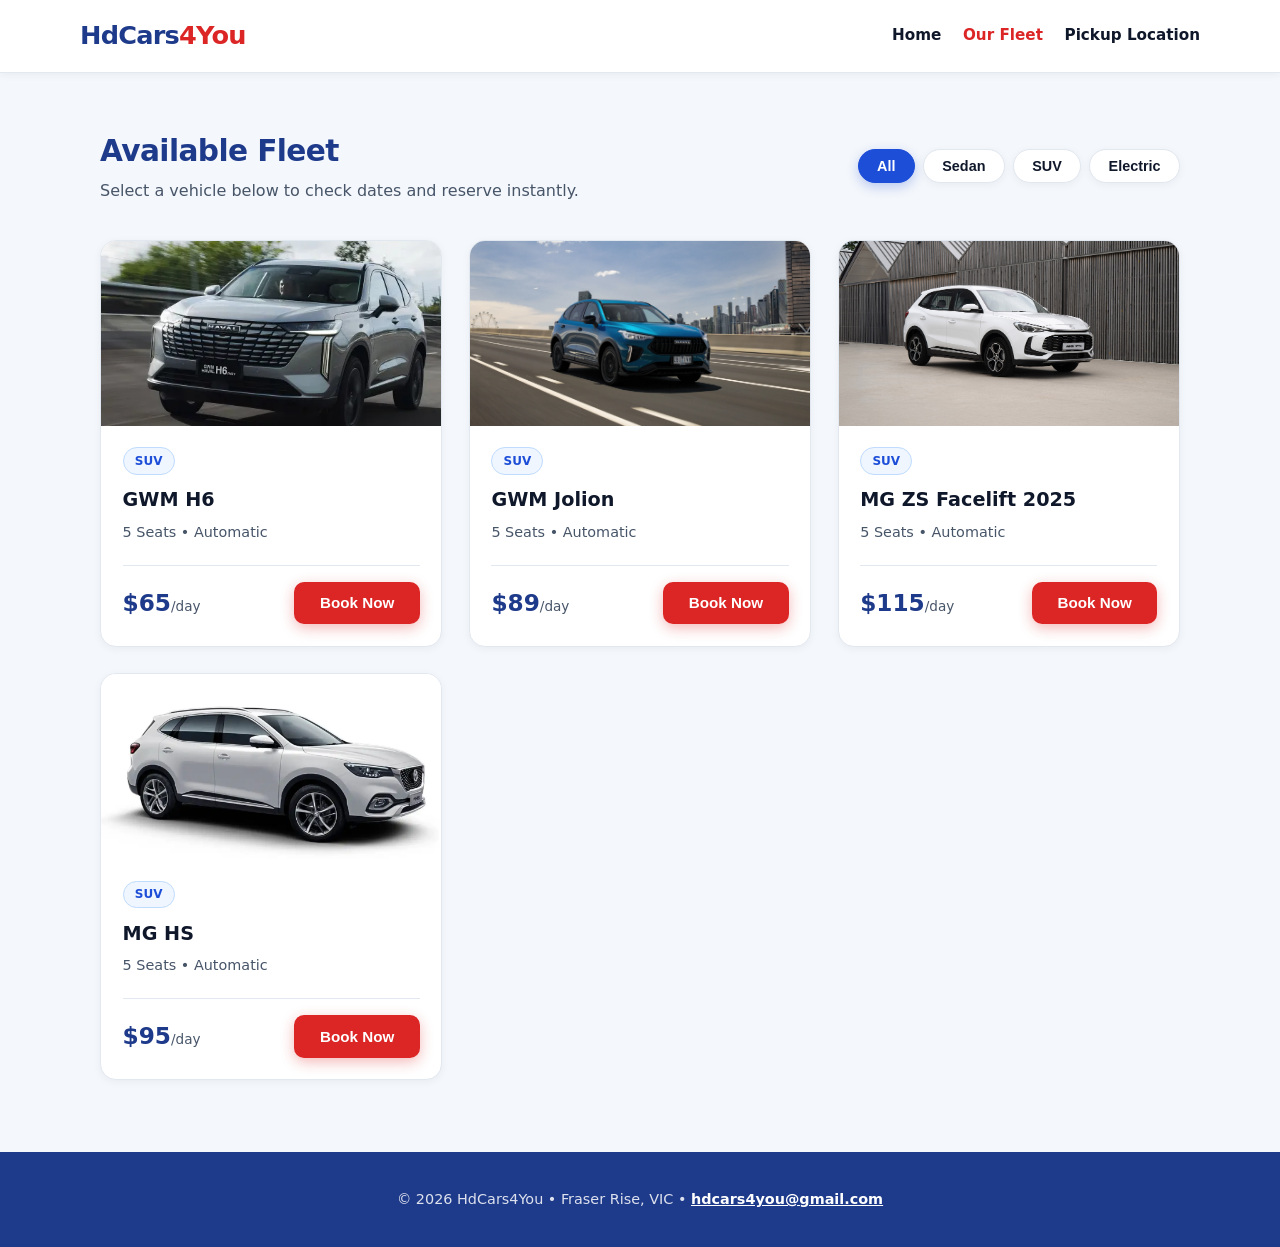
==== fleet.html @ 9a436e88 "Add files via upload" ====
<!DOCTYPE html>
<html lang="en">
<head>
  <meta charset="UTF-8" />
  <meta name="viewport" content="width=device-width, initial-scale=1.0" />
  <title>Our Fleet | HdCars4You Fraser Rise</title>
  <link rel="stylesheet" href="style.css" />
</head>
<body>
  <header class="navbar">
    <div class="container nav-content">
      <a href="index.html" class="brand-name">HdCars<span>4You</span></a>
      <nav>
        <a href="index.html">Home</a>
        <a href="fleet.html" class="active-link">Our Fleet</a>
        <a href="index.html#location">Pickup Location</a>
      </nav>
    </div>
  </header>

  <main class="container">
    <section id="fleet" class="fleet-section">
      <div class="section-header">
        <div>
          <h2>Available Fleet</h2>
          <p class="muted-text">Select a vehicle below to check dates and reserve instantly.</p>
        </div>
        <div class="filters">
          <button class="filter-btn active" data-category="all">All</button>
          <button class="filter-btn" data-category="Sedan">Sedan</button>
          <button class="filter-btn" data-category="SUV">SUV</button>
          <button class="filter-btn" data-category="Electric">Electric</button>
        </div>
      </div>

      <div id="car-grid" class="car-grid"></div>
    </section>
  </main>

  <!-- Booking Modal -->
  <div id="booking-modal" class="modal hidden">
    <div class="modal-content">
      <button id="close-modal" class="close-btn" aria-label="Close modal">&times;</button>
      <h2 id="modal-car-title">Book Vehicle</h2>
      <p id="modal-car-rate" class="rate-tag"></p>

      <form id="booking-form" action="https://api.web3forms.com/submit" method="POST">
        <input type="hidden" name="access_key" value="e6384167-09b6-4e85-819d-a9efb721b571" />
        <input type="hidden" name="redirect" value="https://github.io" />
        <input type="hidden" name="subject" value="New HdCars4You Booking Request" />
        <input type="hidden" id="hidden-car-details" name="Vehicle_and_Total" />


        <label>
          Full Name
          <input type="text" id="customer-name" name="Customer_Name" required placeholder="Alex Taylor" />
        </label>
        <label>
          Email Address
          <input type="email" id="customer-email" name="email" required placeholder="alex@example.com" />
        </label>
        <label>
          Phone Number
          <input type="tel" id="customer-phone" name="Phone_Number" required placeholder="0400 000 000" />
        </label>
        <label>
          Pickup Location
          <select id="pickup-location" name="Pickup_Location" required>
            <option value="Fraser Rise Depot (VIC 3336)">Fraser Rise Depot (VIC 3336)</option>
            <option value="Fraser Rise Local Delivery">Fraser Rise Local Delivery</option>
          </select>
        </label>
        <div class="date-row">
          <label>
            Pickup Date
            <input type="date" id="pickup-date" name="Pickup_Date" required />
          </label>
          <label>
            Return Date
            <input type="date" id="return-date" name="Return_Date" required />
          </label>
        </div>

        <div class="price-summary">
          <span>Estimated Total:</span>
          <strong id="total-price">$0</strong>
        </div>

        <button type="submit" id="submit-btn" class="btn-primary full-width">Confirm Reservation</button>
      </form>
    </div>
  </div>

  <footer class="footer">
    <p>&copy; 2026 HdCars4You &bull; Fraser Rise, VIC &bull; <a href="mailto:hdcars4you@gmail.com">hdcars4you@gmail.com</a></p>
  </footer>

  <script src="script.js"></script>
</body>
</html>
---- style.css ----
:root {
  --blue: #1d4ed8;
  --blue-dark: #1e3a8a;
  --blue-light: #eff6ff;
  --blue-border: #bfdbfe;
  --red: #dc2626;
  --red-hover: #b91c1c;
  --red-light: #fef2f2;
  --bg: #f4f7fb;
  --surface: #ffffff;
  --text: #0f172a;
  --muted: #475569;
  --border: #e2e8f0;
  --shadow-sm: 0 2px 8px rgba(15, 23, 42, 0.05);
  --shadow-md: 0 12px 28px rgba(29, 78, 216, 0.1);
}

* {
  box-sizing: border-box;
  margin: 0;
  padding: 0;
}

html {
  scroll-behavior: smooth;
}

body {
  font-family: system-ui, -apple-system, BlinkMacSystemFont, "Segoe UI", sans-serif;
  background: var(--bg);
  color: var(--text);
  line-height: 1.55;
}

.container {
  max-width: 1120px;
  margin: 0 auto;
  padding: 0 1.25rem;
}

/* Navbar */
.navbar {
  background: rgba(255, 255, 255, 0.96);
  backdrop-filter: blur(10px);
  border-bottom: 1px solid var(--border);
  position: sticky;
  top: 0;
  z-index: 10;
  box-shadow: var(--shadow-sm);
}

.nav-content {
  display: flex;
  justify-content: space-between;
  align-items: center;
  min-height: 72px;
  padding: 0.5rem 0;
  gap: 1rem;
}

.brand-name {
  font-size: 1.6rem;
  font-weight: 900;
  text-decoration: none;
  color: var(--blue-dark);
  letter-spacing: -0.03em;
  white-space: nowrap;
}

.brand-name span {
  color: var(--red);
}

nav {
  display: flex;
  align-items: center;
  gap: 1.35rem;
}

nav a {
  text-decoration: none;
  color: var(--text);
  font-weight: 600;
  font-size: 0.95rem;
  transition: color 0.2s;
  white-space: nowrap;
}

nav a:hover,
nav a.active-link {
  color: var(--red);
}

/* Hero Banner */
.hero {
  background: linear-gradient(135deg, #1e3a8a 0%, #2563eb 55%, #dc2626 100%);
  color: #ffffff;
  padding: 5.5rem 0;
  text-align: center;
  position: relative;
  overflow: hidden;
}

.hero::after {
  content: "";
  position: absolute;
  inset: 0;
  background: radial-gradient(circle at 80% 20%, rgba(255, 255, 255, 0.14), transparent 50%);
  pointer-events: none;
}

.hero-tag {
  display: inline-block;
  color: #ffffff;
  background: rgba(255, 255, 255, 0.18);
  border: 1px solid rgba(255, 255, 255, 0.35);
  padding: 0.3rem 1rem;
  border-radius: 999px;
  font-size: 0.8rem;
  font-weight: 700;
  letter-spacing: 0.06em;
  text-transform: uppercase;
  margin-bottom: 1.1rem;
}

.hero h1 {
  font-size: 2.85rem;
  font-weight: 900;
  letter-spacing: -0.02em;
  margin-bottom: 0.85rem;
  text-shadow: 0 2px 12px rgba(0, 0, 0, 0.15);
}

.hero p {
  max-width: 580px;
  margin: 0 auto 2rem;
  color: rgba(255, 255, 255, 0.92);
  font-size: 1.1rem;
}

/* Buttons */
.btn-primary {
  display: inline-block;
  background: var(--red);
  color: #ffffff;
  padding: 0.8rem 1.6rem;
  border: none;
  border-radius: 10px;
  font-weight: 700;
  font-size: 0.95rem;
  text-decoration: none;
  cursor: pointer;
  box-shadow: 0 4px 14px rgba(220, 38, 38, 0.32);
  transition: transform 0.18s, background 0.2s, box-shadow 0.2s;
}

.btn-primary:hover {
  background: var(--red-hover);
  transform: translateY(-2px);
  box-shadow: 0 6px 18px rgba(220, 38, 38, 0.42);
}

.btn-primary:disabled {
  opacity: 0.65;
  cursor: not-allowed;
  transform: none;
}

.btn-outline {
  display: inline-block;
  background: var(--surface);
  color: var(--blue-dark);
  border: 2px solid var(--blue);
  padding: 0.72rem 1.4rem;
  border-radius: 10px;
  font-weight: 700;
  font-size: 0.95rem;
  text-decoration: none;
  transition: background 0.2s, color 0.2s;
}

.btn-outline:hover {
  background: var(--blue);
  color: #ffffff;
}

.hero .btn-primary {
  background: #ffffff;
  color: var(--blue-dark);
  box-shadow: 0 6px 20px rgba(0, 0, 0, 0.18);
}

.hero .btn-primary:hover {
  background: #f8fafc;
  color: var(--red);
}

.full-width {
  width: 100%;
  margin-top: 1rem;
}

/* Fleet Section */
.fleet-section {
  padding: 3.5rem 0 4.5rem;
}

.section-header {
  display: flex;
  flex-wrap: wrap;
  justify-content: space-between;
  align-items: center;
  gap: 1rem;
  margin-bottom: 2.25rem;
}

.section-header h2,
.steps-section h2,
.faq-section h2,
.terms-section h2,
.location-info h2 {
  font-size: 1.85rem;
  font-weight: 800;
  color: var(--blue-dark);
  letter-spacing: -0.02em;
}

.filters {
  display: flex;
  flex-wrap: wrap;
  gap: 0.5rem;
}

.filter-btn {
  padding: 0.5rem 1.15rem;
  border: 1px solid var(--border);
  background: var(--surface);
  color: var(--text);
  border-radius: 999px;
  cursor: pointer;
  font-weight: 600;
  font-size: 0.9rem;
  box-shadow: var(--shadow-sm);
  transition: all 0.2s;
}

.filter-btn:hover {
  border-color: var(--blue);
  color: var(--blue);
}

.filter-btn.active {
  background: var(--blue);
  color: #ffffff;
  border-color: var(--blue);
  box-shadow: 0 4px 12px rgba(29, 78, 216, 0.28);
}

.car-grid {
  display: grid;
  grid-template-columns: repeat(auto-fill, minmax(260px, 1fr));
  gap: 1.65rem;
}

.car-card {
  background: var(--surface);
  border: 1px solid var(--border);
  border-radius: 16px;
  overflow: hidden;
  display: flex;
  flex-direction: column;
  box-shadow: var(--shadow-sm);
  transition: transform 0.22s ease, box-shadow 0.22s ease, border-color 0.22s ease;
}

.car-card:hover {
  transform: translateY(-5px);
  box-shadow: var(--shadow-md);
  border-color: var(--blue-border);
}

.car-card img {
  width: 100%;
  height: 185px;
  object-fit: cover;
  background: var(--blue-light);
}

.car-body {
  padding: 1.35rem;
  display: flex;
  flex-direction: column;
  flex: 1;
}

.badge {
  align-self: flex-start;
  background: var(--blue-light);
  color: var(--blue);
  border: 1px solid var(--blue-border);
  font-size: 0.75rem;
  font-weight: 700;
  padding: 0.22rem 0.7rem;
  border-radius: 999px;
  margin-bottom: 0.65rem;
  display: inline-block;
}

.car-body h3 {
  font-size: 1.2rem;
  font-weight: 800;
  color: var(--text);
  margin-bottom: 0.35rem;
}

.car-specs {
  color: var(--muted);
  font-size: 0.9rem;
  margin-bottom: 1.35rem;
}

.car-footer {
  margin-top: auto;
  padding-top: 1rem;
  border-top: 1px solid var(--border);
  display: flex;
  justify-content: space-between;
  align-items: center;
}

.price {
  font-size: 1.45rem;
  font-weight: 900;
  color: var(--blue-dark);
}

.price span {
  font-size: 0.85rem;
  font-weight: 500;
  color: var(--muted);
}

/* How It Works */
.steps-section {
  padding: 2.75rem 0 1.25rem;
}

.steps-section h2 {
  margin-bottom: 1.5rem;
}

.steps-grid {
  display: grid;
  grid-template-columns: repeat(auto-fit, minmax(240px, 1fr));
  gap: 1.35rem;
}

.step-card {
  background: var(--surface);
  border: 1px solid var(--border);
  border-top: 4px solid var(--blue);
  border-radius: 14px;
  padding: 1.65rem;
  box-shadow: var(--shadow-sm);
}

.step-card:nth-child(2) {
  border-top-color: var(--red);
}

.step-card h3 {
  color: var(--blue-dark);
  margin-bottom: 0.5rem;
  font-size: 1.1rem;
  font-weight: 800;
}

.step-card p {
  color: var(--muted);
  font-size: 0.95rem;
}

/* FAQ Accordion */
.faq-section {
  padding: 2.75rem 0 1.25rem;
}

.faq-section h2 {
  margin-bottom: 1.5rem;
}

.faq-list {
  display: flex;
  flex-direction: column;
  gap: 0.85rem;
}

.faq-item {
  background: var(--surface);
  border: 1px solid var(--border);
  border-radius: 12px;
  padding: 1.15rem 1.4rem;
  box-shadow: var(--shadow-sm);
  transition: border-color 0.2s;
}

.faq-item[open] {
  border-color: var(--blue);
}

.faq-item summary {
  font-weight: 700;
  font-size: 1.02rem;
  color: var(--blue-dark);
  cursor: pointer;
  list-style: none;
  display: flex;
  justify-content: space-between;
  align-items: center;
  gap: 1rem;
}

.faq-item summary::-webkit-details-marker {
  display: none;
}

.faq-item summary::after {
  content: "+";
  font-size: 1.4rem;
  font-weight: 700;
  color: var(--red);
  line-height: 1;
}

.faq-item[open] summary::after {
  content: "\2212";
}

.faq-item p {
  margin-top: 0.85rem;
  padding-top: 0.85rem;
  border-top: 1px solid var(--border);
  color: var(--muted);
  font-size: 0.95rem;
}

/* Terms & Conditions */
.terms-section {
  padding: 2.75rem 0 1.25rem;
}

.terms-section h2 {
  margin-bottom: 1.5rem;
}

.terms-card {
  background: var(--surface);
  border: 1px solid var(--border);
  border-top: 4px solid var(--blue);
  border-radius: 16px;
  padding: 2rem;
  box-shadow: var(--shadow-sm);
}

.terms-list {
  list-style: none;
  display: grid;
  grid-template-columns: repeat(auto-fit, minmax(300px, 1fr));
  gap: 1.25rem 2rem;
}

.terms-list li {
  position: relative;
  padding-left: 1.35rem;
  color: var(--muted);
  font-size: 0.95rem;
}

.terms-list li::before {
  content: "\2713";
  position: absolute;
  left: 0;
  top: 0;
  color: var(--red);
  font-weight: 900;
}

.terms-list strong {
  color: var(--text);
}

/* Location & Map */
.location-section {
  padding: 2.75rem 0 4.5rem;
}

.location-grid {
  background: linear-gradient(to right, #ffffff, var(--blue-light));
  border: 1px solid var(--blue-border);
  border-left: 6px solid var(--red);
  border-radius: 16px;
  padding: 2rem;
  display: grid;
  grid-template-columns: 1fr 1fr;
  align-items: center;
  gap: 2rem;
  box-shadow: var(--shadow-sm);
}

.location-info h2 {
  margin-bottom: 0.45rem;
}

.muted-text {
  color: var(--muted);
  margin-top: 0.25rem;
}

.location-actions {
  display: flex;
  flex-wrap: wrap;
  gap: 0.75rem;
  margin-top: 1.4rem;
}

.location-map iframe {
  width: 100%;
  height: 250px;
  border: 1px solid var(--blue-border);
  border-radius: 12px;
  display: block;
}

.map-link {
  display: inline-block;
  margin-top: 0.5rem;
  font-size: 0.88rem;
  font-weight: 700;
  color: var(--blue);
  text-decoration: none;
}

.map-link:hover {
  color: var(--red);
  text-decoration: underline;
}

/* Booking Modal */
.modal {
  position: fixed;
  inset: 0;
  background: rgba(15, 23, 42, 0.65);
  backdrop-filter: blur(4px);
  display: flex;
  justify-content: center;
  align-items: center;
  padding: 1rem;
  z-index: 50;
}

.modal.hidden {
  display: none;
}

.modal-content {
  background: var(--surface);
  border: 1px solid var(--border);
border-top: 5px solid var(--blue);
border-radius: 16px;
width: 100%;
max-width: 460px;
max-height: 92vh;
overflow-y: auto;
padding: 1.85rem;
position: relative;
box-shadow: 0 24px 48px rgba(15, 23, 42, 0.22);
}
.modal-content h2 {
color: var(--blue-dark);
font-weight: 800;
}
.close-btn {
position: absolute;
top: 1rem;
right: 1.15rem;
background: var(--bg);
border: 1px solid var(--border);
border-radius: 50%;
width: 32px;
height: 32px;
color: var(--muted);
font-size: 1.35rem;
line-height: 1;
cursor: pointer;
display: flex;
align-items: center;
justify-content: center;
}
.close-btn:hover {
background: var(--red-light);
color: var(--red);
border-color: var(--red);
}
.rate-tag {
color: var(--red);
font-weight: 700;
margin-bottom: 1.25rem;
}
#booking-form {
display: flex;
flex-direction: column;
gap: 0.9rem;
}
#booking-form label {
display: flex;
flex-direction: column;
gap: 0.35rem;
font-size: 0.88rem;
font-weight: 600;
color: var(--text);
}
#booking-form input,
#booking-form select {
background: var(--bg);
border: 1px solid var(--border);
border-radius: 8px;
padding: 0.65rem 0.85rem;
color: var(--text);
font-size: 0.95rem;
transition: border-color 0.2s, box-shadow 0.2s;
}
#booking-form input:focus,
#booking-form select:focus {
outline: none;
background: #ffffff;
border-color: var(--blue);
box-shadow: 0 0 0 3px rgba(29, 78, 216, 0.14);
}
.date-row {
display: grid;
grid-template-columns: 1fr 1fr;
gap: 0.75rem;
}
.price-summary {
background: var(--blue-light);
border: 1px solid var(--blue-border);
border-radius: 10px;
padding: 0.9rem 1rem;
display: flex;
justify-content: space-between;
align-items: center;
margin-top: 0.25rem;
font-weight: 600;
}
.price-summary strong {
color: var(--red);
font-size: 1.15rem;
font-weight: 800;
}
/* Footer */
.footer {
background: var(--blue-dark);
color: rgba(255, 255, 255, 0.85);
text-align: center;
padding: 2.25rem 1rem;
font-size: 0.9rem;
}
.footer a {
color: #ffffff;
font-weight: 700;
text-decoration: underline;
}
.footer a:hover {
color: #fca5a5;
}
@media (max-width: 768px) {
.location-grid {
grid-template-columns: 1fr;
}
}
@media (max-width: 600px) {
.brand-name {
font-size: 1.35rem;
}
nav {
gap: 0.75rem;
}
nav a {
font-size: 0.85rem;
}
.hero {
padding: 4rem 0;
}
.hero h1 {
font-size: 2.1rem;
}
.date-row {
grid-template-columns: 1fr;
}
}
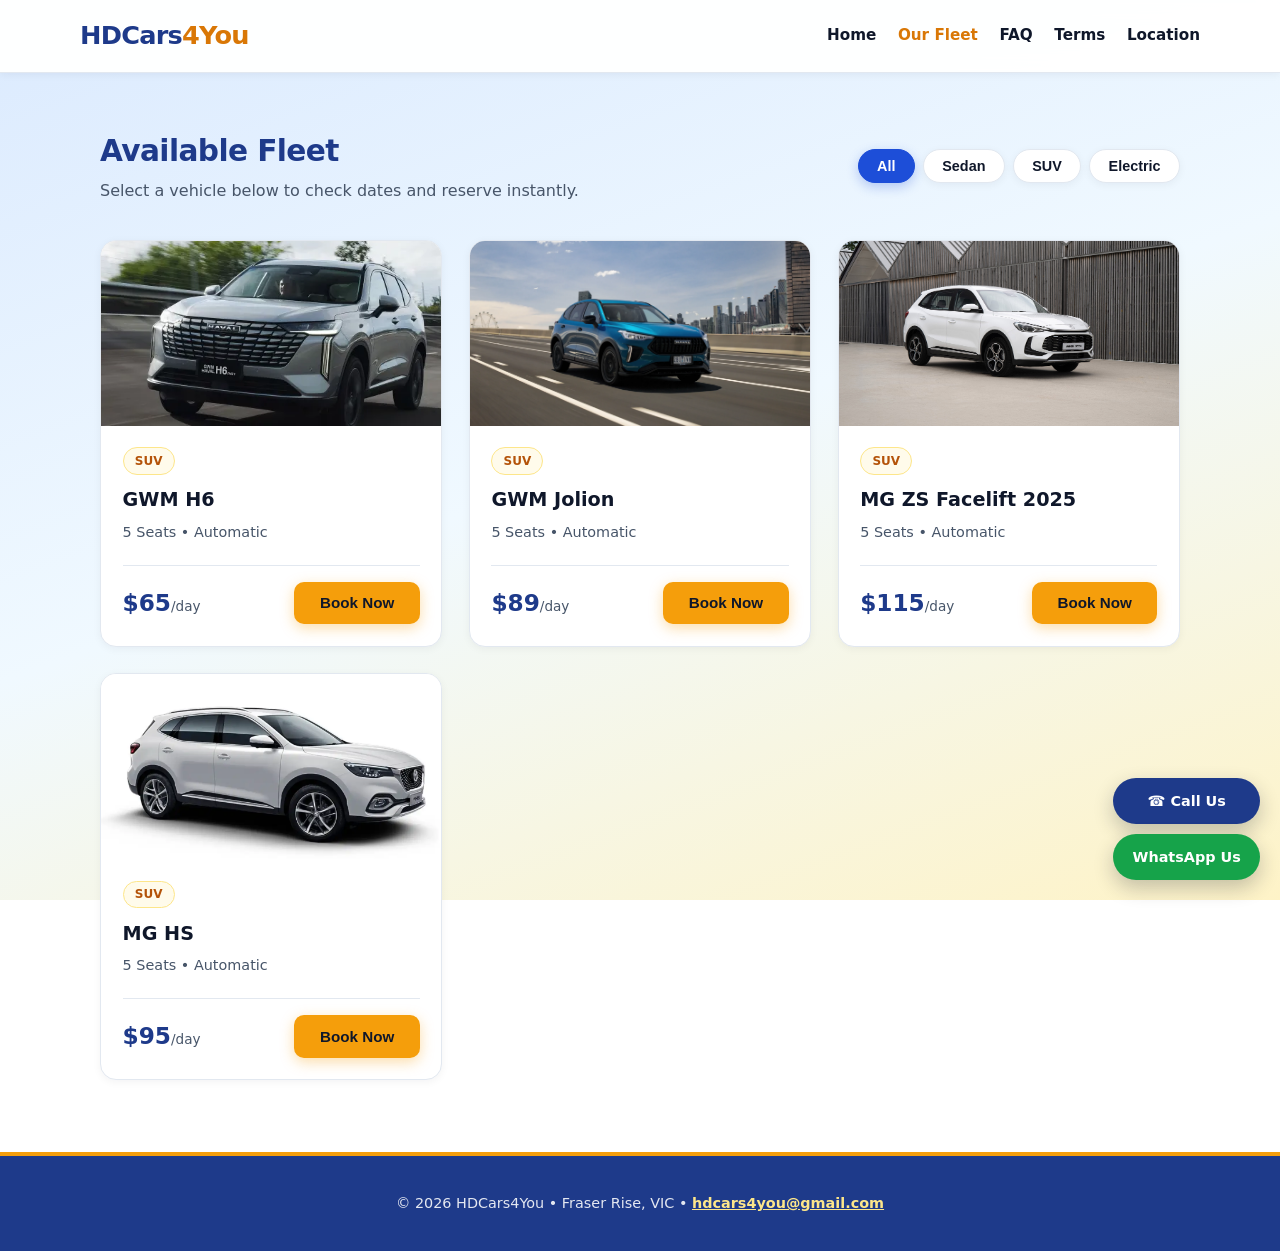
==== commit 0bc15448: "Add files via upload" ====
--- a/fleet.html
+++ b/fleet.html
@@ -3,17 +3,19 @@
 <head>
   <meta charset="UTF-8" />
   <meta name="viewport" content="width=device-width, initial-scale=1.0" />
-  <title>Our Fleet | HdCars4You Fraser Rise</title>
+  <title>Our Fleet | HDCars4You Fraser Rise</title>
   <link rel="stylesheet" href="style.css" />
 </head>
 <body>
   <header class="navbar">
     <div class="container nav-content">
-      <a href="index.html" class="brand-name">HdCars<span>4You</span></a>
+      <a href="index.html" class="brand-name">HDCars<span>4You</span></a>
       <nav>
         <a href="index.html">Home</a>
         <a href="fleet.html" class="active-link">Our Fleet</a>
-        <a href="index.html#location">Pickup Location</a>
+        <a href="index.html#faq">FAQ</a>
+        <a href="terms.html">Terms</a>
+        <a href="index.html#location">Location</a>
       </nav>
     </div>
   </header>
@@ -47,9 +49,8 @@
       <form id="booking-form" action="https://api.web3forms.com/submit" method="POST">
         <input type="hidden" name="access_key" value="e6384167-09b6-4e85-819d-a9efb721b571" />
         <input type="hidden" name="redirect" value="https://github.io" />
-        <input type="hidden" name="subject" value="New HdCars4You Booking Request" />
+        <input type="hidden" name="subject" value="New HDCars4You Booking Request" />
         <input type="hidden" id="hidden-car-details" name="Vehicle_and_Total" />
-
 
         <label>
           Full Name
@@ -86,13 +87,33 @@
           <strong id="total-price">$0</strong>
         </div>
 
+        <label class="terms-checkbox">
+          <input type="checkbox" id="agree-terms" name="Agreed_To_Terms" value="Yes" required />
+          <span>I have read and agree to the <a href="terms.html" target="_blank" rel="noopener noreferrer">Rental Terms &amp; Conditions</a>.</span>
+        </label>
+
         <button type="submit" id="submit-btn" class="btn-primary full-width">Confirm Reservation</button>
       </form>
     </div>
   </div>
 
+  <!-- Floating WhatsApp & Call Buttons -->
+  <div class="floating-contact">
+    <a href="tel:+61400000000" class="float-btn float-call" aria-label="Call HDCars4You">
+      &#9742; Call Us
+    </a>
+    <a
+      href="https://wa.me."
+      target="_blank"
+      rel="noopener noreferrer"
+      class="float-btn float-whatsapp"
+      aria-label="Chat on WhatsApp">
+      WhatsApp Us
+    </a>
+  </div>
+
   <footer class="footer">
-    <p>&copy; 2026 HdCars4You &bull; Fraser Rise, VIC &bull; <a href="mailto:hdcars4you@gmail.com">hdcars4you@gmail.com</a></p>
+    <p>&copy; 2026 HDCars4You &bull; Fraser Rise, VIC &bull; <a href="mailto:hdcars4you@gmail.com">hdcars4you@gmail.com</a></p>
   </footer>
 
   <script src="script.js"></script>
--- a/style.css
+++ b/style.css
@@ -3,16 +3,17 @@
   --blue-dark: #1e3a8a;
   --blue-light: #eff6ff;
   --blue-border: #bfdbfe;
-  --red: #dc2626;
-  --red-hover: #b91c1c;
-  --red-light: #fef2f2;
-  --bg: #f4f7fb;
+  --accent: #f59e0b;
+  --accent-hover: #d97706;
+  --accent-dark: #b45309;
+  --accent-light: #fffbeb;
+  --accent-border: #fde68a;
   --surface: #ffffff;
   --text: #0f172a;
   --muted: #475569;
   --border: #e2e8f0;
   --shadow-sm: 0 2px 8px rgba(15, 23, 42, 0.05);
-  --shadow-md: 0 12px 28px rgba(29, 78, 216, 0.1);
+  --shadow-md: 0 12px 28px rgba(30, 58, 138, 0.12);
 }
 
 * {
@@ -27,9 +28,11 @@
 
 body {
   font-family: system-ui, -apple-system, BlinkMacSystemFont, "Segoe UI", sans-serif;
-  background: var(--bg);
+  background: linear-gradient(160deg, #dbeafe 0%, #f0f9ff 50%, #fef3c7 100%);
+  background-attachment: fixed;
   color: var(--text);
   line-height: 1.55;
+  min-height: 100vh;
 }
 
 .container {
@@ -68,7 +71,7 @@
 }
 
 .brand-name span {
-  color: var(--red);
+  color: var(--accent-hover);
 }
 
 nav {
@@ -88,32 +91,33 @@
 
 nav a:hover,
 nav a.active-link {
-  color: var(--red);
+  color: var(--accent-hover);
 }
 
 /* Hero Banner */
 .hero {
-  background: linear-gradient(135deg, #1e3a8a 0%, #2563eb 55%, #dc2626 100%);
+  background: linear-gradient(135deg, #172554 0%, #1d4ed8 60%, #2563eb 100%);
   color: #ffffff;
   padding: 5.5rem 0;
   text-align: center;
   position: relative;
   overflow: hidden;
+  border-bottom: 4px solid var(--accent);
 }
 
 .hero::after {
   content: "";
   position: absolute;
   inset: 0;
-  background: radial-gradient(circle at 80% 20%, rgba(255, 255, 255, 0.14), transparent 50%);
+  background: radial-gradient(circle at 80% 20%, rgba(245, 158, 11, 0.22), transparent 55%);
   pointer-events: none;
 }
 
 .hero-tag {
   display: inline-block;
-  color: #ffffff;
-  background: rgba(255, 255, 255, 0.18);
-  border: 1px solid rgba(255, 255, 255, 0.35);
+  color: #fef3c7;
+  background: rgba(245, 158, 11, 0.2);
+  border: 1px solid rgba(253, 230, 138, 0.5);
   padding: 0.3rem 1rem;
   border-radius: 999px;
   font-size: 0.8rem;
@@ -128,7 +132,7 @@
   font-weight: 900;
   letter-spacing: -0.02em;
   margin-bottom: 0.85rem;
-  text-shadow: 0 2px 12px rgba(0, 0, 0, 0.15);
+  text-shadow: 0 2px 12px rgba(0, 0, 0, 0.18);
 }
 
 .hero p {
@@ -141,23 +145,24 @@
 /* Buttons */
 .btn-primary {
   display: inline-block;
-  background: var(--red);
-  color: #ffffff;
+  background: var(--accent);
+  color: #0f172a;
   padding: 0.8rem 1.6rem;
   border: none;
   border-radius: 10px;
-  font-weight: 700;
+  font-weight: 800;
   font-size: 0.95rem;
   text-decoration: none;
   cursor: pointer;
-  box-shadow: 0 4px 14px rgba(220, 38, 38, 0.32);
+  box-shadow: 0 4px 14px rgba(245, 158, 11, 0.35);
   transition: transform 0.18s, background 0.2s, box-shadow 0.2s;
 }
 
 .btn-primary:hover {
-  background: var(--red-hover);
+  background: var(--accent-hover);
+  color: #ffffff;
   transform: translateY(-2px);
-  box-shadow: 0 6px 18px rgba(220, 38, 38, 0.42);
+  box-shadow: 0 6px 18px rgba(217, 119, 6, 0.42);
 }
 
 .btn-primary:disabled {
@@ -185,14 +190,14 @@
 }
 
 .hero .btn-primary {
-  background: #ffffff;
-  color: var(--blue-dark);
-  box-shadow: 0 6px 20px rgba(0, 0, 0, 0.18);
+  background: var(--accent);
+  color: #0f172a;
+  box-shadow: 0 6px 20px rgba(0, 0, 0, 0.22);
 }
 
 .hero .btn-primary:hover {
-  background: #f8fafc;
-  color: var(--red);
+  background: #fbbf24;
+  color: #0f172a;
 }
 
 .full-width {
@@ -276,7 +281,7 @@
 .car-card:hover {
   transform: translateY(-5px);
   box-shadow: var(--shadow-md);
-  border-color: var(--blue-border);
+  border-color: var(--accent);
 }
 
 .car-card img {
@@ -295,9 +300,9 @@
 
 .badge {
   align-self: flex-start;
-  background: var(--blue-light);
-  color: var(--blue);
-  border: 1px solid var(--blue-border);
+  background: var(--accent-light);
+  color: var(--accent-dark);
+  border: 1px solid var(--accent-border);
   font-size: 0.75rem;
   font-weight: 700;
   padding: 0.22rem 0.7rem;
@@ -365,7 +370,7 @@
 }
 
 .step-card:nth-child(2) {
-  border-top-color: var(--red);
+  border-top-color: var(--accent);
 }
 
 .step-card h3 {
@@ -428,7 +433,7 @@
   content: "+";
   font-size: 1.4rem;
   font-weight: 700;
-  color: var(--red);
+  color: var(--accent-hover);
   line-height: 1;
 }
 
@@ -481,7 +486,7 @@
   position: absolute;
   left: 0;
   top: 0;
-  color: var(--red);
+  color: var(--accent-hover);
   font-weight: 900;
 }
 
@@ -489,7 +494,7 @@
   color: var(--text);
 }
 
-/* Location & Map */
+/* Location & Interactive Map */
 .location-section {
   padding: 2.75rem 0 4.5rem;
 }
@@ -497,7 +502,7 @@
 .location-grid {
   background: linear-gradient(to right, #ffffff, var(--blue-light));
   border: 1px solid var(--blue-border);
-  border-left: 6px solid var(--red);
+  border-left: 6px solid var(--accent);
   border-radius: 16px;
   padding: 2rem;
   display: grid;
@@ -523,12 +528,12 @@
   margin-top: 1.4rem;
 }
 
-.location-map iframe {
+#fraser-rise-map {
   width: 100%;
-  height: 250px;
+  height: 260px;
   border: 1px solid var(--blue-border);
   border-radius: 12px;
-  display: block;
+  z-index: 1;
 }
 
 .map-link {
@@ -541,31 +546,63 @@
 }
 
 .map-link:hover {
-  color: var(--red);
+  color: var(--accent-hover);
   text-decoration: underline;
 }
 
+/* Floating Contact Buttons */
+.floating-contact {
+  position: fixed;
+  bottom: 1.25rem;
+  right: 1.25rem;
+display: flex;
+flex-direction: column;
+gap: 0.6rem;
+z-index: 40;
+}
+.float-btn {
+display: inline-flex;
+align-items: center;
+justify-content: center;
+gap: 0.45rem;
+padding: 0.75rem 1.2rem;
+border-radius: 999px;
+font-weight: 700;
+font-size: 0.9rem;
+text-decoration: none;
+color: #ffffff;
+box-shadow: 0 8px 20px rgba(15, 23, 42, 0.24);
+transition: transform 0.18s, box-shadow 0.18s;
+}
+.float-btn:hover {
+transform: translateY(-2px);
+box-shadow: 0 12px 24px rgba(15, 23, 42, 0.32);
+}
+.float-call {
+background: var(--blue-dark);
+}
+.float-whatsapp {
+background: #16a34a;
+}
 /* Booking Modal */
 .modal {
-  position: fixed;
-  inset: 0;
-  background: rgba(15, 23, 42, 0.65);
-  backdrop-filter: blur(4px);
-  display: flex;
-  justify-content: center;
-  align-items: center;
-  padding: 1rem;
-  z-index: 50;
-}
-
+position: fixed;
+inset: 0;
+background: rgba(15, 23, 42, 0.65);
+backdrop-filter: blur(4px);
+display: flex;
+justify-content: center;
+align-items: center;
+padding: 1rem;
+z-index: 50;
+}
 .modal.hidden {
-  display: none;
-}
-
+display: none;
+}
 .modal-content {
-  background: var(--surface);
-  border: 1px solid var(--border);
-border-top: 5px solid var(--blue);
+background: var(--surface);
+border: 1px solid var(--border);
+border-top: 5px solid var(--accent);
 border-radius: 16px;
 width: 100%;
 max-width: 460px;
@@ -583,7 +620,7 @@
 position: absolute;
 top: 1rem;
 right: 1.15rem;
-background: var(--bg);
+background: #f8fafc;
 border: 1px solid var(--border);
 border-radius: 50%;
 width: 32px;
@@ -597,12 +634,12 @@
 justify-content: center;
 }
 .close-btn:hover {
-background: var(--red-light);
-color: var(--red);
-border-color: var(--red);
+background: var(--accent-light);
+color: var(--accent-dark);
+border-color: var(--accent);
 }
 .rate-tag {
-color: var(--red);
+color: var(--accent-hover);
 font-weight: 700;
 margin-bottom: 1.25rem;
 }
@@ -621,7 +658,7 @@
 }
 #booking-form input,
 #booking-form select {
-background: var(--bg);
+background: #f8fafc;
 border: 1px solid var(--border);
 border-radius: 8px;
 padding: 0.65rem 0.85rem;
@@ -653,25 +690,52 @@
 font-weight: 600;
 }
 .price-summary strong {
-color: var(--red);
-font-size: 1.15rem;
-font-weight: 800;
+color: var(--blue-dark);
+font-size: 1.2rem;
+font-weight: 900;
+}
+#booking-form .terms-checkbox {
+flex-direction: row;
+align-items: flex-start;
+gap: 0.6rem;
+font-size: 0.86rem;
+font-weight: 500;
+color: var(--muted);
+margin-top: 0.25rem;
+cursor: pointer;
+}
+#booking-form .terms-checkbox input[type="checkbox"] {
+width: 17px;
+height: 17px;
+margin-top: 0.15rem;
+accent-color: var(--blue);
+flex-shrink: 0;
+cursor: pointer;
+}
+#booking-form .terms-checkbox a {
+color: var(--blue);
+font-weight: 700;
+text-decoration: underline;
+}
+#booking-form .terms-checkbox a:hover {
+color: var(--accent-hover);
 }
 /* Footer */
 .footer {
 background: var(--blue-dark);
-color: rgba(255, 255, 255, 0.85);
+color: rgba(255, 255, 255, 0.88);
 text-align: center;
 padding: 2.25rem 1rem;
 font-size: 0.9rem;
+border-top: 4px solid var(--accent);
 }
 .footer a {
-color: #ffffff;
+color: #fde68a;
 font-weight: 700;
 text-decoration: underline;
 }
 .footer a:hover {
-color: #fca5a5;
+color: #ffffff;
 }
 @media (max-width: 768px) {
 .location-grid {
